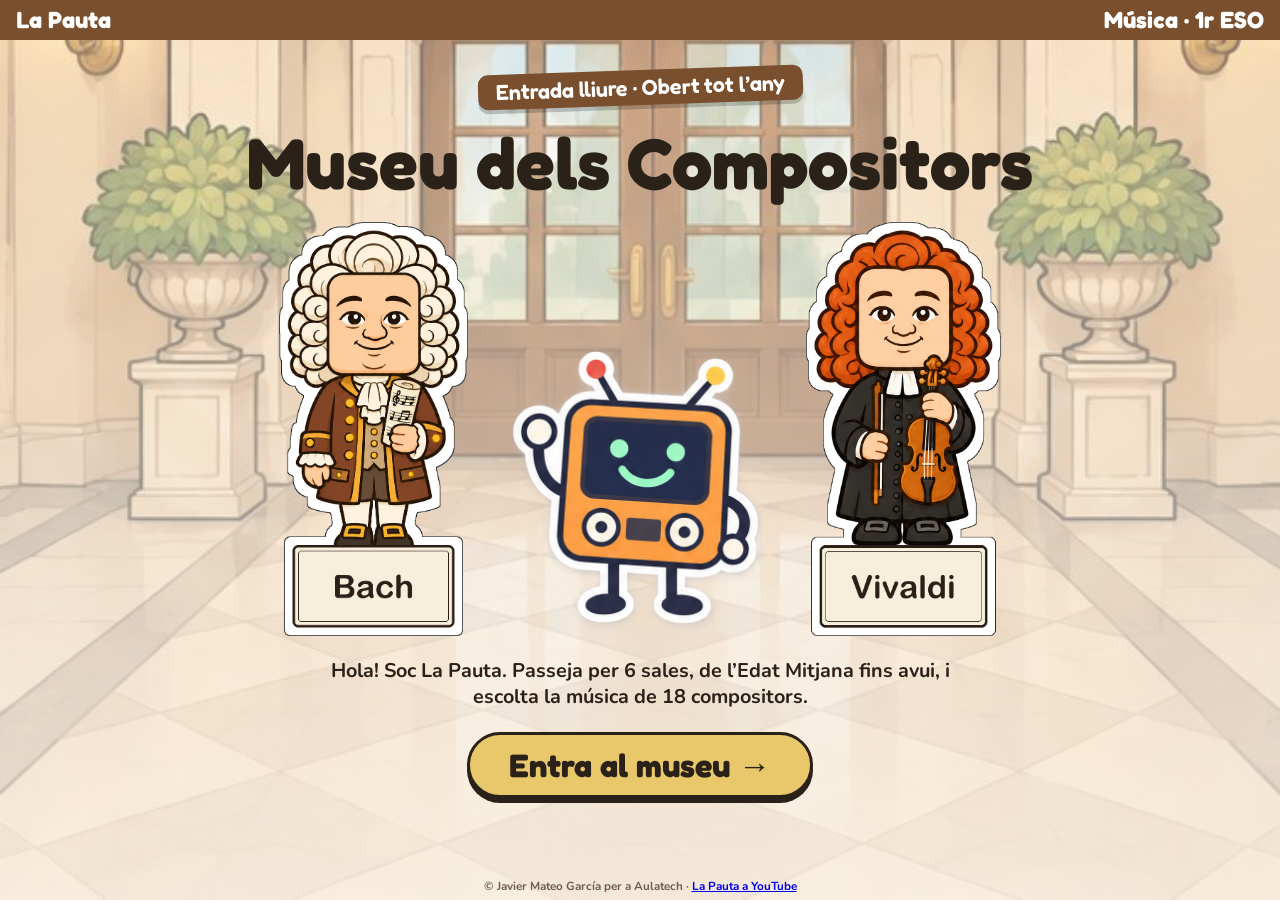
==== index.html @ ef349bee "Museu de compositors: web de les manualitats de La Pauta Co-Authored-By: Claude Opus 5.5 <noreply@an" ====
<!doctype html>
<html lang="ca">
<head>
<meta charset="utf-8">
<meta name="viewport" content="width=device-width, initial-scale=1">
<meta name="robots" content="noindex">
<title>Museu dels Compositors · La Pauta</title>
<link href="https://fonts.googleapis.com/css2?family=Fredoka:wght@500;600;700&family=Nunito:wght@700;800&display=swap" rel="stylesheet">
<link rel="stylesheet" href="museu.css">
<style>
  body { background:linear-gradient(#fbf7ee66, #fbf7eebb), url(img/fons/vestibul.jpg) center bottom / cover; }
  main { justify-content:center; align-items:center; gap:2.5vh; text-align:center; }
  .entrada { display:flex; align-items:flex-end; justify-content:center; gap:clamp(8px,3vw,40px); min-height:0; flex:0 1 46vh; }
  .entrada img { height:100%; max-width:30vw; object-fit:contain; }
  .entrada .pauta { height:70%; }
  h1 { font-size:clamp(32px,min(8vh,11vw),78px); }
  .cartell { background:var(--fusta); color:#fff; border-radius:10px; padding:.2em .8em; display:inline-block;
             font:600 clamp(14px,2.4vh,22px) Fredoka, sans-serif; transform:rotate(-2deg); box-shadow:0 4px 0 #0003; }
  p { margin:0; max-width:34em; }
</style>
</head>
<body>
<nav class="banda"><span>La Pauta</span><span>Música · 1r ESO</span></nav>
<main>
  <span class="cartell">Entrada lliure · Obert tot l’any</span>
  <h1>Museu dels Compositors</h1>
  <div class="entrada">
    <img src="img/bach.png" alt="Figura de Bach">
    <img class="pauta" src="img/pauta-base-saluda.png" alt="La Pauta et saluda">
    <img src="img/vivaldi.png" alt="Figura de Vivaldi">
  </div>
  <p>Hola! Soc La Pauta. Passeja per <b>6 sales</b>, de l’Edat Mitjana fins avui, i <b>escolta</b> la música de <b>18 compositors</b>.</p>
  <a class="boto gran" href="museu.html">Entra al museu →</a>
</main>
<footer>© Javier Mateo García per a Aulatech · <a href="https://www.youtube.com/@lapautamusica" target="_blank" rel="noopener">La Pauta a YouTube</a></footer>
</body>
</html>
---- museu.css ----
/* Estil «museu»: paret, sòcol de fusta, terra de parquet, quadres amb marc daurat i placa. */
:root { --paper:#fbf7ee; --ink:#2a2118; --soft:#6d5f50; --paret:#efe4cf; --fusta:#7a4f2e; --or1:#e9c76b; --or2:#a8781f; }
* { box-sizing:border-box; }
body { margin:0; height:100dvh; overflow:hidden; display:flex; flex-direction:column; color:var(--ink);
       font:700 clamp(13px,2.2vh,20px)/1.3 Nunito, system-ui, sans-serif;
       background:
         linear-gradient(#0000 calc(100% - 9vh), var(--fusta) calc(100% - 9vh), var(--fusta) calc(100% - 8vh), #0000 0),
         repeating-linear-gradient(90deg, #9c6a3f 0 60px, #8d5e36 60px 120px) bottom / 100% 8vh no-repeat,
         repeating-linear-gradient(90deg, #0000 0 22px, #0000000a 22px 24px),
         var(--paret); }
.banda { flex:none; display:flex; align-items:center; justify-content:space-between; gap:10px; padding:.6vh 16px;
         background:var(--fusta); color:#fff; font:700 clamp(15px,2.6vh,24px) Fredoka, sans-serif; }
.boto { display:inline-block; color:var(--ink); background:#fff; text-decoration:none; border:3px solid var(--ink); border-radius:999px;
        padding:.15em .8em; box-shadow:0 3px 0 var(--ink); font:700 .85em Fredoka, sans-serif; white-space:nowrap; cursor:pointer; }
.boto:active { transform:translateY(3px); box-shadow:none; }
.boto.gran { font-size:clamp(20px,3.6vh,34px); padding:.3em 1.2em; background:var(--or1); box-shadow:0 5px 0 var(--ink); }
main { flex:1; min-height:0; width:100%; max-width:1100px; margin:0 auto; padding:2vh 16px 10vh; display:flex; flex-direction:column; }
h1 { font:700 clamp(26px,min(6vh,8.5vw),58px)/1 Fredoka, sans-serif; margin:0; text-align:center; }
.sub { text-align:center; color:var(--soft); margin:.6vh 0 2vh; }

/* Quadre: marc daurat + llenç + placa */
.quadre { min-height:0; display:flex; flex-direction:column; align-items:center; text-decoration:none; color:inherit; }
.marc { flex:1; min-height:0; width:100%; padding:clamp(6px,1.2vh,12px); border-radius:4px;
        background:linear-gradient(135deg, var(--or1), var(--or2) 45%, var(--or1) 55%, var(--or2));
        box-shadow:0 8px 14px #0004, inset 0 0 0 2px #fff6; }
.llenc { height:100%; background:var(--fons, #fff); box-shadow:inset 0 0 0 3px #0003; display:flex; align-items:flex-end;
         justify-content:center; gap:2%; padding:4% 4% 0; overflow:hidden; }
.llenc img { min-width:0; max-height:92%; object-fit:contain; flex:0 1 auto; }
.placa { margin-top:1vh; background:linear-gradient(#f6ecd2, #d9c08a); border:2px solid var(--or2); border-radius:4px;
         padding:.2em .9em; text-align:center; box-shadow:0 2px 4px #0003; }
.placa b { display:block; font:700 clamp(14px,2.5vh,24px)/1.1 Fredoka, sans-serif; }
.placa small { color:var(--soft); }
a.quadre { transition:transform .15s; } a.quadre:hover { transform:translateY(-4px) rotate(-.6deg); }
.tancada { filter:grayscale(.9); opacity:.6; }
footer { position:fixed; left:0; right:0; bottom:.6vh; font-size:clamp(9px,1.3vh,12px); color:var(--soft); text-align:center; }
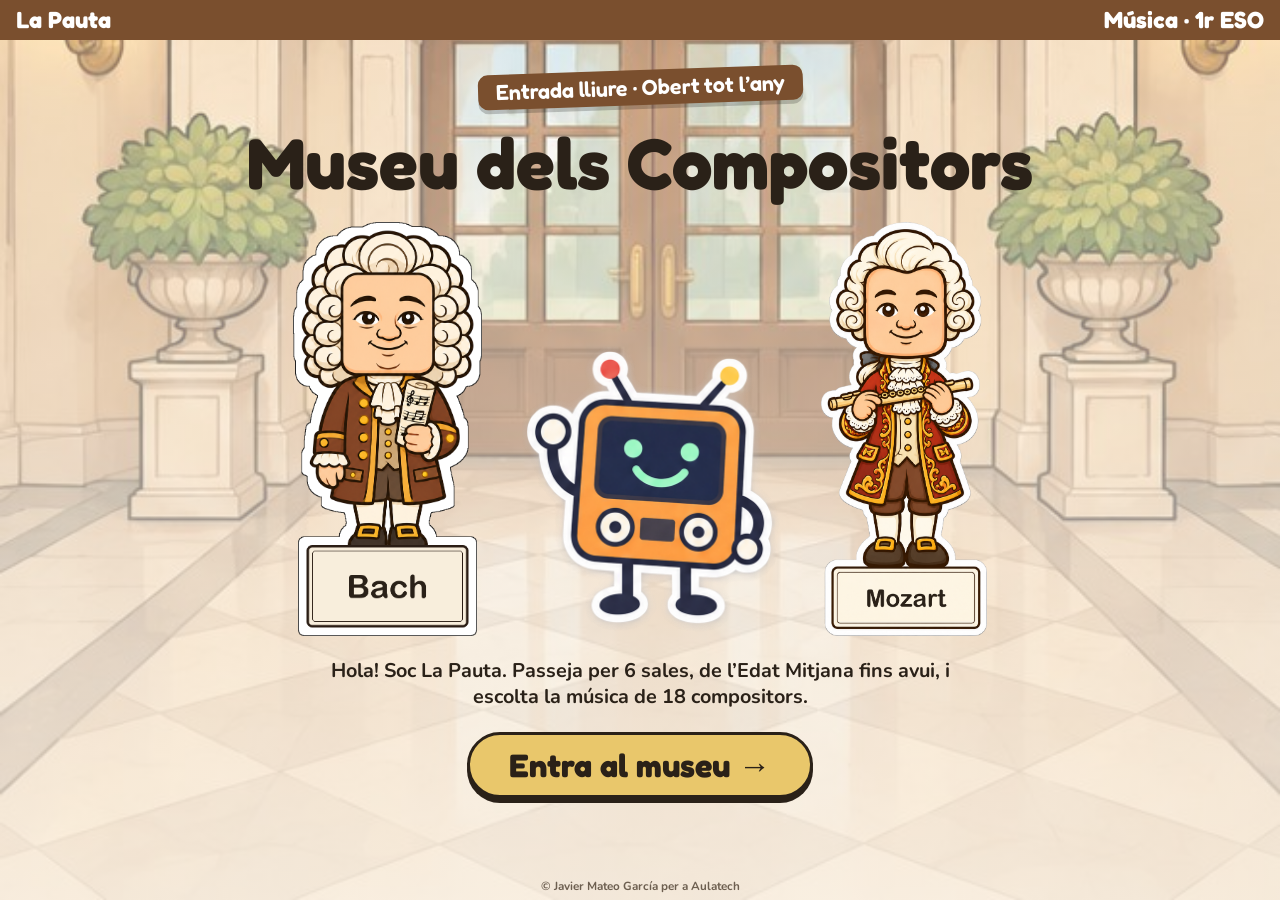
==== commit e43f9072: "Mozart a la portada i botó del canal a «Sabies que…?» Co-Authored-By: Claude Opus 5.5 <noreply@anthr" ====
--- a/index.html
+++ b/index.html
@@ -27,11 +27,11 @@
   <div class="entrada">
     <img src="img/bach.png" alt="Figura de Bach">
     <img class="pauta" src="img/pauta-base-saluda.png" alt="La Pauta et saluda">
-    <img src="img/vivaldi.png" alt="Figura de Vivaldi">
+    <img src="img/mozart.png" alt="Figura de Mozart">
   </div>
   <p>Hola! Soc La Pauta. Passeja per <b>6 sales</b>, de l’Edat Mitjana fins avui, i <b>escolta</b> la música de <b>18 compositors</b>.</p>
   <a class="boto gran" href="museu.html">Entra al museu →</a>
 </main>
-<footer>© Javier Mateo García per a Aulatech · <a href="https://www.youtube.com/@lapautamusica" target="_blank" rel="noopener">La Pauta a YouTube</a></footer>
+<footer>© Javier Mateo García per a Aulatech</footer>
 </body>
 </html>
--- a/museu.css
+++ b/museu.css
@@ -33,3 +33,4 @@
 a.quadre { transition:transform .15s; } a.quadre:hover { transform:translateY(-4px) rotate(-.6deg); }
 .tancada { filter:grayscale(.9); opacity:.6; }
 footer { position:fixed; left:0; right:0; bottom:.6vh; font-size:clamp(9px,1.3vh,12px); color:var(--soft); text-align:center; }
+footer a { color:inherit; }
